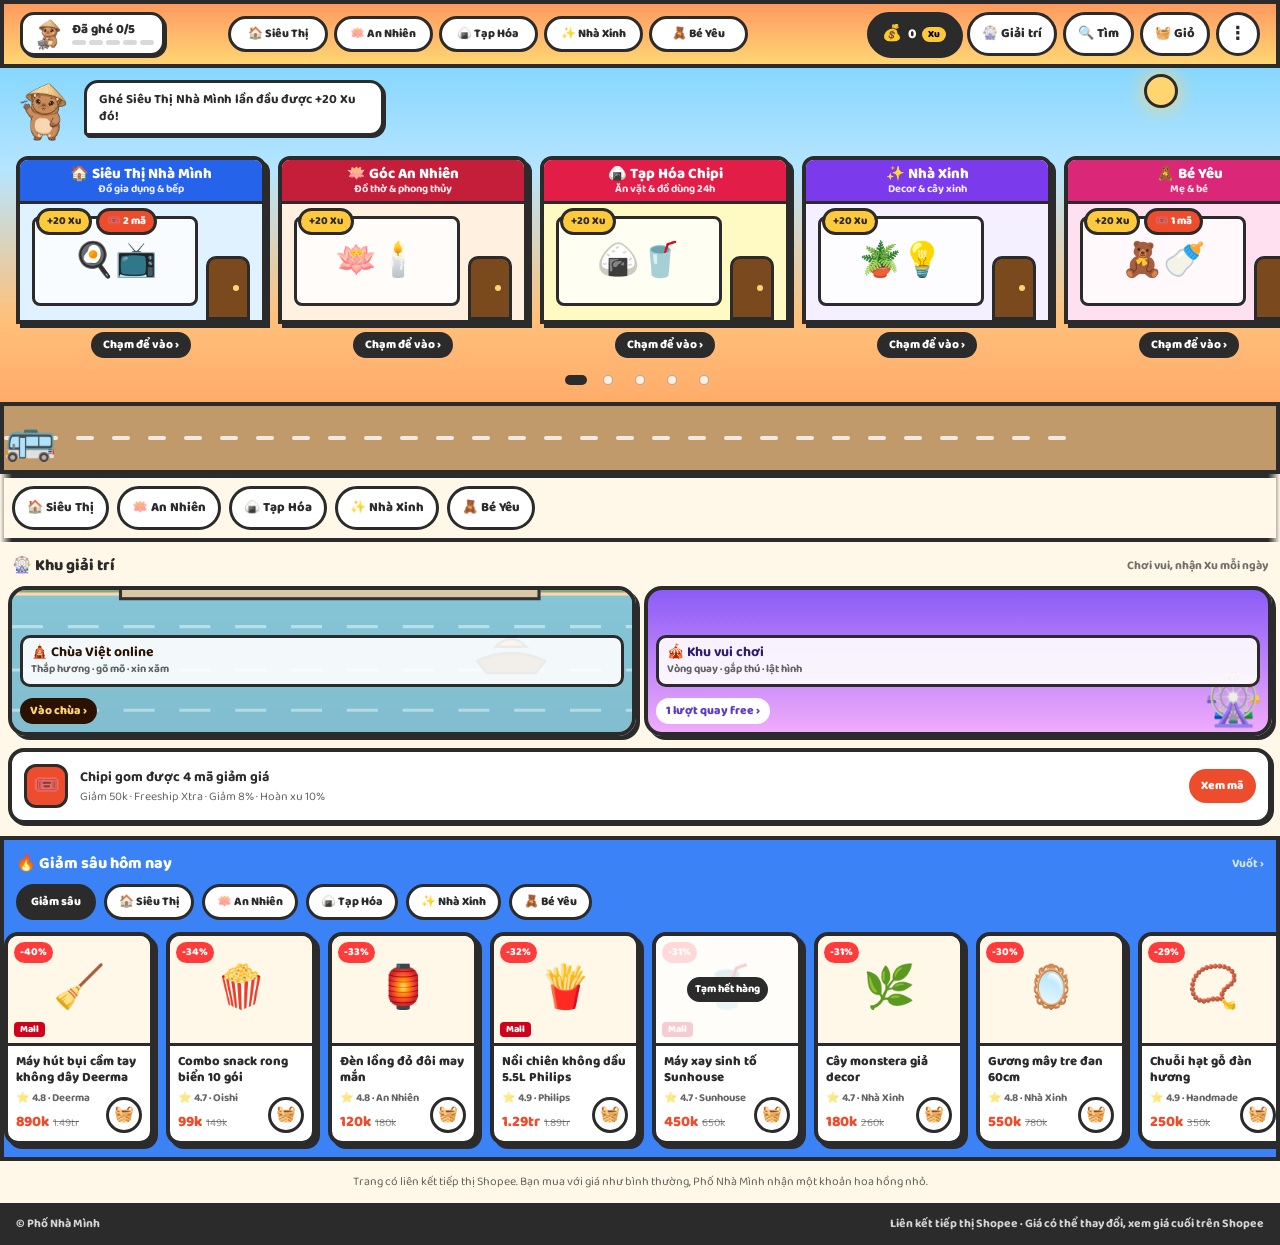
==== index.html @ 43bd039f "Phố Nhà Mình - bản đầu tiên" ====
<!doctype html>
<html lang="vi">
<head>
  <meta charset="utf-8">
  <meta name="viewport" content="width=device-width,initial-scale=1,viewport-fit=cover">
  <title>Phố Nhà Mình – Đi chợ, đi chùa online cùng Chipi</title>
  <meta name="description" content="Dạo phố mua sắm đồ gia dụng, mẹ & bé, đồ lễ giá tốt trên Shopee; thắp hương, xin xăm, xem lịch âm và chơi vòng quay cùng Chipi.">
  <meta property="og:title" content="Phố Nhà Mình – Đi chợ, đi chùa online cùng Chipi">
  <meta property="og:description" content="Mua sắm giá tốt, chùa Việt online và khu vui chơi nhận Xu mỗi ngày.">
  <meta property="og:type" content="website">
  <meta name="theme-color" content="#FF9A5C">
  <link rel="icon" href="./chipi-icon.png">
  <script type="module" crossorigin src="./index-PthjJSYi.js"></script>
  <link rel="stylesheet" crossorigin href="./index-VW8qAoY8.css">
</head>
<body><div id="root"></div>
  <script src="./config.js"></script>
  <script src="./data.js"></script></body>
</html>
---- index-VW8qAoY8.css ----
@import"https://fonts.googleapis.com/css2?family=Baloo+2:wght@500;700;800&family=Nunito:wght@700;800&display=swap";*,:before,:after{--tw-border-spacing-x: 0;--tw-border-spacing-y: 0;--tw-translate-x: 0;--tw-translate-y: 0;--tw-rotate: 0;--tw-skew-x: 0;--tw-skew-y: 0;--tw-scale-x: 1;--tw-scale-y: 1;--tw-pan-x: ;--tw-pan-y: ;--tw-pinch-zoom: ;--tw-scroll-snap-strictness: proximity;--tw-gradient-from-position: ;--tw-gradient-via-position: ;--tw-gradient-to-position: ;--tw-ordinal: ;--tw-slashed-zero: ;--tw-numeric-figure: ;--tw-numeric-spacing: ;--tw-numeric-fraction: ;--tw-ring-inset: ;--tw-ring-offset-width: 0px;--tw-ring-offset-color: #fff;--tw-ring-color: rgb(59 130 246 / .5);--tw-ring-offset-shadow: 0 0 #0000;--tw-ring-shadow: 0 0 #0000;--tw-shadow: 0 0 #0000;--tw-shadow-colored: 0 0 #0000;--tw-blur: ;--tw-brightness: ;--tw-contrast: ;--tw-grayscale: ;--tw-hue-rotate: ;--tw-invert: ;--tw-saturate: ;--tw-sepia: ;--tw-drop-shadow: ;--tw-backdrop-blur: ;--tw-backdrop-brightness: ;--tw-backdrop-contrast: ;--tw-backdrop-grayscale: ;--tw-backdrop-hue-rotate: ;--tw-backdrop-invert: ;--tw-backdrop-opacity: ;--tw-backdrop-saturate: ;--tw-backdrop-sepia: ;--tw-contain-size: ;--tw-contain-layout: ;--tw-contain-paint: ;--tw-contain-style: }::backdrop{--tw-border-spacing-x: 0;--tw-border-spacing-y: 0;--tw-translate-x: 0;--tw-translate-y: 0;--tw-rotate: 0;--tw-skew-x: 0;--tw-skew-y: 0;--tw-scale-x: 1;--tw-scale-y: 1;--tw-pan-x: ;--tw-pan-y: ;--tw-pinch-zoom: ;--tw-scroll-snap-strictness: proximity;--tw-gradient-from-position: ;--tw-gradient-via-position: ;--tw-gradient-to-position: ;--tw-ordinal: ;--tw-slashed-zero: ;--tw-numeric-figure: ;--tw-numeric-spacing: ;--tw-numeric-fraction: ;--tw-ring-inset: ;--tw-ring-offset-width: 0px;--tw-ring-offset-color: #fff;--tw-ring-color: rgb(59 130 246 / .5);--tw-ring-offset-shadow: 0 0 #0000;--tw-ring-shadow: 0 0 #0000;--tw-shadow: 0 0 #0000;--tw-shadow-colored: 0 0 #0000;--tw-blur: ;--tw-brightness: ;--tw-contrast: ;--tw-grayscale: ;--tw-hue-rotate: ;--tw-invert: ;--tw-saturate: ;--tw-sepia: ;--tw-drop-shadow: ;--tw-backdrop-blur: ;--tw-backdrop-brightness: ;--tw-backdrop-contrast: ;--tw-backdrop-grayscale: ;--tw-backdrop-hue-rotate: ;--tw-backdrop-invert: ;--tw-backdrop-opacity: ;--tw-backdrop-saturate: ;--tw-backdrop-sepia: ;--tw-contain-size: ;--tw-contain-layout: ;--tw-contain-paint: ;--tw-contain-style: }*,:before,:after{box-sizing:border-box;border-width:0;border-style:solid;border-color:#e5e7eb}:before,:after{--tw-content: ""}html,:host{line-height:1.5;-webkit-text-size-adjust:100%;-moz-tab-size:4;-o-tab-size:4;tab-size:4;font-family:ui-sans-serif,system-ui,sans-serif,"Apple Color Emoji","Segoe UI Emoji",Segoe UI Symbol,"Noto Color Emoji";font-feature-settings:normal;font-variation-settings:normal;-webkit-tap-highlight-color:transparent}body{margin:0;line-height:inherit}hr{height:0;color:inherit;border-top-width:1px}abbr:where([title]){-webkit-text-decoration:underline dotted;text-decoration:underline dotted}h1,h2,h3,h4,h5,h6{font-size:inherit;font-weight:inherit}a{color:inherit;text-decoration:inherit}b,strong{font-weight:bolder}code,kbd,samp,pre{font-family:ui-monospace,SFMono-Regular,Menlo,Monaco,Consolas,Liberation Mono,Courier New,monospace;font-feature-settings:normal;font-variation-settings:normal;font-size:1em}small{font-size:80%}sub,sup{font-size:75%;line-height:0;position:relative;vertical-align:baseline}sub{bottom:-.25em}sup{top:-.5em}table{text-indent:0;border-color:inherit;border-collapse:collapse}button,input,optgroup,select,textarea{font-family:inherit;font-feature-settings:inherit;font-variation-settings:inherit;font-size:100%;font-weight:inherit;line-height:inherit;letter-spacing:inherit;color:inherit;margin:0;padding:0}button,select{text-transform:none}button,input:where([type=button]),input:where([type=reset]),input:where([type=submit]){-webkit-appearance:button;background-color:transparent;background-image:none}:-moz-focusring{outline:auto}:-moz-ui-invalid{box-shadow:none}progress{vertical-align:baseline}::-webkit-inner-spin-button,::-webkit-outer-spin-button{height:auto}[type=search]{-webkit-appearance:textfield;outline-offset:-2px}::-webkit-search-decoration{-webkit-appearance:none}::-webkit-file-upload-button{-webkit-appearance:button;font:inherit}summary{display:list-item}blockquote,dl,dd,h1,h2,h3,h4,h5,h6,hr,figure,p,pre{margin:0}fieldset{margin:0;padding:0}legend{padding:0}ol,ul,menu{list-style:none;margin:0;padding:0}dialog{padding:0}textarea{resize:vertical}input::-moz-placeholder,textarea::-moz-placeholder{opacity:1;color:#9ca3af}input::placeholder,textarea::placeholder{opacity:1;color:#9ca3af}button,[role=button]{cursor:pointer}:disabled{cursor:default}img,svg,video,canvas,audio,iframe,embed,object{display:block;vertical-align:middle}img,video{max-width:100%;height:auto}[hidden]:where(:not([hidden=until-found])){display:none}.container{width:100%}@media (min-width: 640px){.container{max-width:640px}}@media (min-width: 768px){.container{max-width:768px}}@media (min-width: 1024px){.container{max-width:1024px}}@media (min-width: 1280px){.container{max-width:1280px}}@media (min-width: 1536px){.container{max-width:1536px}}.pointer-events-none{pointer-events:none}.fixed{position:fixed}.absolute{position:absolute}.relative{position:relative}.sticky{position:sticky}.inset-0{top:0;right:0;bottom:0;left:0}.inset-x-0{left:0;right:0}.-right-3{right:-.75rem}.-top-1{top:-.25rem}.bottom-0{bottom:0}.bottom-1{bottom:.25rem}.bottom-1\.5{bottom:.375rem}.bottom-2{bottom:.5rem}.bottom-3{bottom:.75rem}.bottom-\[14px\]{bottom:14px}.left-0{left:0}.left-1\.5{left:.375rem}.left-1\/2{left:50%}.left-2{left:.5rem}.left-3{left:.75rem}.left-5{left:1.25rem}.right-0{right:0}.right-1{right:.25rem}.right-1\.5{right:.375rem}.right-2{right:.5rem}.right-3{right:.75rem}.right-\[64px\]{right:64px}.right-\[8\%\]{right:8%}.top-0{top:0}.top-1\.5{top:.375rem}.top-1\/2{top:50%}.top-2{top:.5rem}.top-3{top:.75rem}.top-\[40\%\]{top:40%}.top-\[4px\]{top:4px}.top-\[50px\]{top:50px}.top-\[52px\]{top:52px}.top-\[56px\]{top:56px}.top-\[6px\]{top:6px}.z-10{z-index:10}.z-30{z-index:30}.z-50{z-index:50}.z-\[40\]{z-index:40}.z-\[45\]{z-index:45}.z-\[60\]{z-index:60}.z-\[80\]{z-index:80}.m-0{margin:0}.m-2{margin:.5rem}.mx-2{margin-left:.5rem;margin-right:.5rem}.mx-auto{margin-left:auto;margin-right:auto}.-mb-1{margin-bottom:-.25rem}.-mt-3{margin-top:-.75rem}.mb-0{margin-bottom:0}.mb-1{margin-bottom:.25rem}.mb-2{margin-bottom:.5rem}.mb-3{margin-bottom:.75rem}.ml-1{margin-left:.25rem}.ml-4{margin-left:1rem}.ml-auto{margin-left:auto}.mt-0{margin-top:0}.mt-1{margin-top:.25rem}.mt-2{margin-top:.5rem}.mt-3{margin-top:.75rem}.mt-4{margin-top:1rem}.mt-auto{margin-top:auto}.line-clamp-1{overflow:hidden;display:-webkit-box;-webkit-box-orient:vertical;-webkit-line-clamp:1}.line-clamp-2{overflow:hidden;display:-webkit-box;-webkit-box-orient:vertical;-webkit-line-clamp:2}.block{display:block}.inline-block{display:inline-block}.flex{display:flex}.inline-flex{display:inline-flex}.grid{display:grid}.hidden{display:none}.aspect-\[3\/4\]{aspect-ratio:3/4}.aspect-\[4\/3\.4\]{aspect-ratio:4/3.4}.aspect-square{aspect-ratio:1 / 1}.h-0{height:0px}.h-2{height:.5rem}.h-\[10px\]{height:10px}.h-\[168px\]{height:168px}.h-\[170px\]{height:170px}.h-\[26\%\]{height:26%}.h-\[28px\]{height:28px}.h-\[32px\]{height:32px}.h-\[34px\]{height:34px}.h-\[36px\]{height:36px}.h-\[40px\]{height:40px}.h-\[44px\]{height:44px}.h-\[48px\]{height:48px}.h-\[4px\]{height:4px}.h-\[52px\]{height:52px}.h-\[56px\]{height:56px}.h-\[5px\]{height:5px}.h-\[64px\]{height:64px}.h-\[6px\]{height:6px}.h-\[72px\]{height:72px}.h-\[8px\]{height:8px}.h-\[92px\]{height:92px}.h-auto{height:auto}.h-full{height:100%}.max-h-\[88dvh\]{max-height:88dvh}.min-h-\[100dvh\]{min-height:100dvh}.min-h-\[150px\]{min-height:150px}.min-h-\[20px\]{min-height:20px}.min-h-\[30px\]{min-height:30px}.min-h-\[32px\]{min-height:32px}.min-h-\[36px\]{min-height:36px}.min-h-\[40px\]{min-height:40px}.min-h-\[44px\]{min-height:44px}.min-h-\[52px\]{min-height:52px}.min-h-\[56px\]{min-height:56px}.min-h-\[64px\]{min-height:64px}.min-h-\[96px\]{min-height:96px}.w-0{width:0px}.w-\[10px\]{width:10px}.w-\[124px\]{width:124px}.w-\[14px\]{width:14px}.w-\[150px\]{width:150px}.w-\[18px\]{width:18px}.w-\[210px\]{width:210px}.w-\[22px\]{width:22px}.w-\[28px\]{width:28px}.w-\[32px\]{width:32px}.w-\[34px\]{width:34px}.w-\[36px\]{width:36px}.w-\[3px\]{width:3px}.w-\[44px\]{width:44px}.w-\[48px\]{width:48px}.w-\[52px\]{width:52px}.w-\[56px\]{width:56px}.w-\[6px\]{width:6px}.w-\[70px\]{width:70px}.w-\[72px\]{width:72px}.w-\[76px\]{width:76px}.w-\[76vw\]{width:76vw}.w-fit{width:-moz-fit-content;width:fit-content}.w-full{width:100%}.min-w-0{min-width:0px}.min-w-\[18px\]{min-width:18px}.max-w-\[1000px\]{max-width:1000px}.max-w-\[100vw\]{max-width:100vw}.max-w-\[150px\]{max-width:150px}.max-w-\[300px\]{max-width:300px}.max-w-\[320px\]{max-width:320px}.max-w-\[520px\]{max-width:520px}.max-w-\[560px\]{max-width:560px}.max-w-\[70\%\]{max-width:70%}.max-w-\[760px\]{max-width:760px}.max-w-\[960px\]{max-width:960px}.max-w-full{max-width:100%}.flex-1{flex:1 1 0%}.flex-\[1\.4\]{flex:1.4}.shrink-0{flex-shrink:0}.-translate-x-1\/2{--tw-translate-x: -50%;transform:translate(var(--tw-translate-x),var(--tw-translate-y)) rotate(var(--tw-rotate)) skew(var(--tw-skew-x)) skewY(var(--tw-skew-y)) scaleX(var(--tw-scale-x)) scaleY(var(--tw-scale-y))}.-translate-y-1\/2{--tw-translate-y: -50%;transform:translate(var(--tw-translate-x),var(--tw-translate-y)) rotate(var(--tw-rotate)) skew(var(--tw-skew-x)) skewY(var(--tw-skew-y)) scaleX(var(--tw-scale-x)) scaleY(var(--tw-scale-y))}.scale-95{--tw-scale-x: .95;--tw-scale-y: .95;transform:translate(var(--tw-translate-x),var(--tw-translate-y)) rotate(var(--tw-rotate)) skew(var(--tw-skew-x)) skewY(var(--tw-skew-y)) scaleX(var(--tw-scale-x)) scaleY(var(--tw-scale-y))}.transform{transform:translate(var(--tw-translate-x),var(--tw-translate-y)) rotate(var(--tw-rotate)) skew(var(--tw-skew-x)) skewY(var(--tw-skew-y)) scaleX(var(--tw-scale-x)) scaleY(var(--tw-scale-y))}@keyframes pulse{50%{opacity:.5}}.animate-pulse{animation:pulse 2s cubic-bezier(.4,0,.6,1) infinite}.select-none{-webkit-user-select:none;-moz-user-select:none;user-select:none}.snap-x{scroll-snap-type:x var(--tw-scroll-snap-strictness)}.snap-mandatory{--tw-scroll-snap-strictness: mandatory}.snap-start{scroll-snap-align:start}.snap-center{scroll-snap-align:center}.grid-cols-2{grid-template-columns:repeat(2,minmax(0,1fr))}.grid-cols-3{grid-template-columns:repeat(3,minmax(0,1fr))}.grid-cols-4{grid-template-columns:repeat(4,minmax(0,1fr))}.grid-cols-5{grid-template-columns:repeat(5,minmax(0,1fr))}.flex-col{flex-direction:column}.flex-wrap{flex-wrap:wrap}.items-start{align-items:flex-start}.items-end{align-items:flex-end}.items-center{align-items:center}.justify-center{justify-content:center}.justify-between{justify-content:space-between}.gap-0\.5{gap:.125rem}.gap-1{gap:.25rem}.gap-1\.5{gap:.375rem}.gap-2{gap:.5rem}.gap-3{gap:.75rem}.gap-\[18px\]{gap:18px}.gap-\[3px\]{gap:3px}.overflow-auto{overflow:auto}.overflow-hidden{overflow:hidden}.overflow-x-auto{overflow-x:auto}.overflow-x-clip{overflow-x:clip}.truncate{overflow:hidden;text-overflow:ellipsis;white-space:nowrap}.whitespace-nowrap{white-space:nowrap}.rounded{border-radius:.25rem}.rounded-\[10px\]{border-radius:10px}.rounded-\[12px\]{border-radius:12px}.rounded-\[14px\]{border-radius:14px}.rounded-\[16px\]{border-radius:16px}.rounded-\[18px\]{border-radius:18px}.rounded-\[20px\]{border-radius:20px}.rounded-\[24px\]{border-radius:24px}.rounded-\[4px\]{border-radius:4px}.rounded-\[8px\]{border-radius:8px}.rounded-full{border-radius:9999px}.rounded-t-\[10px\]{border-top-left-radius:10px;border-top-right-radius:10px}.rounded-t-\[12px\]{border-top-left-radius:12px;border-top-right-radius:12px}.rounded-t-\[24px\]{border-top-left-radius:24px;border-top-right-radius:24px}.rounded-bl-\[4px\]{border-bottom-left-radius:4px}.border{border-width:1px}.border-2{border-width:2px}.border-x-0{border-left-width:0px;border-right-width:0px}.border-b-0{border-bottom-width:0px}.border-b-\[3px\]{border-bottom-width:3px}.border-l-\[14px\]{border-left-width:14px}.border-r-2{border-right-width:2px}.border-r-\[14px\]{border-right-width:14px}.border-t-0{border-top-width:0px}.border-t-\[26px\]{border-top-width:26px}.border-t-\[3px\]{border-top-width:3px}.border-dashed{border-style:dashed}.border-\[\#2B2B2B\]{--tw-border-opacity: 1;border-color:rgb(43 43 43 / var(--tw-border-opacity))}.border-\[\#EE4D2D\]{--tw-border-opacity: 1;border-color:rgb(238 77 45 / var(--tw-border-opacity))}.border-\[\#FFD571\]\/40{border-color:#ffd57166}.border-black\/30{border-color:#0000004d}.border-white{--tw-border-opacity: 1;border-color:rgb(255 255 255 / var(--tw-border-opacity))}.border-white\/40{border-color:#fff6}.border-l-transparent{border-left-color:transparent}.border-r-transparent{border-right-color:transparent}.border-t-\[\#2B2B2B\]{--tw-border-opacity: 1;border-top-color:rgb(43 43 43 / var(--tw-border-opacity))}.bg-\[\#00D4FF\]{--tw-bg-opacity: 1;background-color:rgb(0 212 255 / var(--tw-bg-opacity))}.bg-\[\#1A1A1A\]{--tw-bg-opacity: 1;background-color:rgb(26 26 26 / var(--tw-bg-opacity))}.bg-\[\#22C55E\]{--tw-bg-opacity: 1;background-color:rgb(34 197 94 / var(--tw-bg-opacity))}.bg-\[\#2B1200\]{--tw-bg-opacity: 1;background-color:rgb(43 18 0 / var(--tw-bg-opacity))}.bg-\[\#2B1200\]\/70{background-color:#2b1200b3}.bg-\[\#2B1200\]\/80{background-color:#2b1200cc}.bg-\[\#2B2B2B\]{--tw-bg-opacity: 1;background-color:rgb(43 43 43 / var(--tw-bg-opacity))}.bg-\[\#2E1A6E\]{--tw-bg-opacity: 1;background-color:rgb(46 26 110 / var(--tw-bg-opacity))}.bg-\[\#3B1F0B\]{--tw-bg-opacity: 1;background-color:rgb(59 31 11 / var(--tw-bg-opacity))}.bg-\[\#3B82F6\]{--tw-bg-opacity: 1;background-color:rgb(59 130 246 / var(--tw-bg-opacity))}.bg-\[\#555\]{--tw-bg-opacity: 1;background-color:rgb(85 85 85 / var(--tw-bg-opacity))}.bg-\[\#7A4A1E\]{--tw-bg-opacity: 1;background-color:rgb(122 74 30 / var(--tw-bg-opacity))}.bg-\[\#8B5CF6\]{--tw-bg-opacity: 1;background-color:rgb(139 92 246 / var(--tw-bg-opacity))}.bg-\[\#C19A6B\]{--tw-bg-opacity: 1;background-color:rgb(193 154 107 / var(--tw-bg-opacity))}.bg-\[\#C41E3A\]{--tw-bg-opacity: 1;background-color:rgb(196 30 58 / var(--tw-bg-opacity))}.bg-\[\#D0011B\]{--tw-bg-opacity: 1;background-color:rgb(208 1 27 / var(--tw-bg-opacity))}.bg-\[\#E0F2FE\]{--tw-bg-opacity: 1;background-color:rgb(224 242 254 / var(--tw-bg-opacity))}.bg-\[\#EE4D2D\]{--tw-bg-opacity: 1;background-color:rgb(238 77 45 / var(--tw-bg-opacity))}.bg-\[\#F5F5F5\]{--tw-bg-opacity: 1;background-color:rgb(245 245 245 / var(--tw-bg-opacity))}.bg-\[\#F9A8D4\]\/70{background-color:#f9a8d4b3}.bg-\[\#FF3B3B\]{--tw-bg-opacity: 1;background-color:rgb(255 59 59 / var(--tw-bg-opacity))}.bg-\[\#FFC93C\]{--tw-bg-opacity: 1;background-color:rgb(255 201 60 / var(--tw-bg-opacity))}.bg-\[\#FFD571\]{--tw-bg-opacity: 1;background-color:rgb(255 213 113 / var(--tw-bg-opacity))}.bg-\[\#FFF3C4\]{--tw-bg-opacity: 1;background-color:rgb(255 243 196 / var(--tw-bg-opacity))}.bg-\[\#FFF7E8\]{--tw-bg-opacity: 1;background-color:rgb(255 247 232 / var(--tw-bg-opacity))}.bg-black\/10{background-color:#0000001a}.bg-black\/15{background-color:#00000026}.bg-black\/20{background-color:#0003}.bg-black\/30{background-color:#0000004d}.bg-black\/55{background-color:#0000008c}.bg-white{--tw-bg-opacity: 1;background-color:rgb(255 255 255 / var(--tw-bg-opacity))}.bg-white\/10{background-color:#ffffff1a}.bg-white\/15{background-color:#ffffff26}.bg-white\/20{background-color:#fff3}.bg-white\/30{background-color:#ffffff4d}.bg-white\/60{background-color:#fff9}.bg-white\/80{background-color:#fffc}.bg-white\/90{background-color:#ffffffe6}.bg-gradient-to-t{background-image:linear-gradient(to top,var(--tw-gradient-stops))}.from-white\/30{--tw-gradient-from: rgb(255 255 255 / .3) var(--tw-gradient-from-position);--tw-gradient-to: rgb(255 255 255 / 0) var(--tw-gradient-to-position);--tw-gradient-stops: var(--tw-gradient-from), var(--tw-gradient-to)}.to-transparent{--tw-gradient-to: transparent var(--tw-gradient-to-position)}.object-contain{-o-object-fit:contain;object-fit:contain}.p-2{padding:.5rem}.p-2\.5{padding:.625rem}.p-3{padding:.75rem}.p-4{padding:1rem}.p-6{padding:1.5rem}.px-1{padding-left:.25rem;padding-right:.25rem}.px-1\.5{padding-left:.375rem;padding-right:.375rem}.px-2{padding-left:.5rem;padding-right:.5rem}.px-2\.5{padding-left:.625rem;padding-right:.625rem}.px-3{padding-left:.75rem;padding-right:.75rem}.px-4{padding-left:1rem;padding-right:1rem}.px-5{padding-left:1.25rem;padding-right:1.25rem}.px-8{padding-left:2rem;padding-right:2rem}.px-\[12vw\]{padding-left:12vw;padding-right:12vw}.py-0\.5{padding-top:.125rem;padding-bottom:.125rem}.py-1{padding-top:.25rem;padding-bottom:.25rem}.py-1\.5{padding-top:.375rem;padding-bottom:.375rem}.py-2{padding-top:.5rem;padding-bottom:.5rem}.py-2\.5{padding-top:.625rem;padding-bottom:.625rem}.py-3{padding-top:.75rem;padding-bottom:.75rem}.py-4{padding-top:1rem;padding-bottom:1rem}.py-6{padding-top:1.5rem;padding-bottom:1.5rem}.pb-2{padding-bottom:.5rem}.pb-4{padding-bottom:1rem}.pb-\[76px\]{padding-bottom:76px}.pl-10{padding-left:2.5rem}.pl-9{padding-left:2.25rem}.pr-2{padding-right:.5rem}.pr-4{padding-right:1rem}.pr-9{padding-right:2.25rem}.pt-1{padding-top:.25rem}.pt-2{padding-top:.5rem}.pt-3{padding-top:.75rem}.pt-4{padding-top:1rem}.text-left{text-align:left}.text-center{text-align:center}.text-right{text-align:right}.text-\[10px\]{font-size:10px}.text-\[11px\]{font-size:11px}.text-\[12px\]{font-size:12px}.text-\[13px\]{font-size:13px}.text-\[14px\]{font-size:14px}.text-\[15px\]{font-size:15px}.text-\[16px\]{font-size:16px}.text-\[17px\]{font-size:17px}.text-\[18px\]{font-size:18px}.text-\[20px\]{font-size:20px}.text-\[22px\]{font-size:22px}.text-\[24px\]{font-size:24px}.text-\[26px\]{font-size:26px}.text-\[28px\]{font-size:28px}.text-\[30px\]{font-size:30px}.text-\[32px\]{font-size:32px}.text-\[34px\]{font-size:34px}.text-\[44px\]{font-size:44px}.text-\[50px\]{font-size:50px}.font-black{font-weight:900}.font-bold{font-weight:700}.font-extrabold{font-weight:800}.not-italic{font-style:normal}.leading-\[12px\]{line-height:12px}.leading-\[13px\]{line-height:13px}.leading-\[15px\]{line-height:15px}.leading-\[16px\]{line-height:16px}.leading-\[17px\]{line-height:17px}.leading-\[19px\]{line-height:19px}.leading-\[20px\]{line-height:20px}.leading-\[21px\]{line-height:21px}.leading-none{line-height:1}.text-\[\#16A34A\]{--tw-text-opacity: 1;color:rgb(22 163 74 / var(--tw-text-opacity))}.text-\[\#2B1200\]{--tw-text-opacity: 1;color:rgb(43 18 0 / var(--tw-text-opacity))}.text-\[\#2B2B2B\]{--tw-text-opacity: 1;color:rgb(43 43 43 / var(--tw-text-opacity))}.text-\[\#2E1A6E\]{--tw-text-opacity: 1;color:rgb(46 26 110 / var(--tw-text-opacity))}.text-\[\#5B3CC4\]{--tw-text-opacity: 1;color:rgb(91 60 196 / var(--tw-text-opacity))}.text-\[\#C2410C\]{--tw-text-opacity: 1;color:rgb(194 65 12 / var(--tw-text-opacity))}.text-\[\#C41E3A\]{--tw-text-opacity: 1;color:rgb(196 30 58 / var(--tw-text-opacity))}.text-\[\#DC2626\]{--tw-text-opacity: 1;color:rgb(220 38 38 / var(--tw-text-opacity))}.text-\[\#EE4D2D\]{--tw-text-opacity: 1;color:rgb(238 77 45 / var(--tw-text-opacity))}.text-\[\#FFD571\]{--tw-text-opacity: 1;color:rgb(255 213 113 / var(--tw-text-opacity))}.text-black{--tw-text-opacity: 1;color:rgb(0 0 0 / var(--tw-text-opacity))}.text-black\/45{color:#00000073}.text-black\/50{color:#00000080}.text-black\/55{color:#0000008c}.text-black\/60{color:#0009}.text-black\/65{color:#000000a6}.text-inherit{color:inherit}.text-white{--tw-text-opacity: 1;color:rgb(255 255 255 / var(--tw-text-opacity))}.text-white\/60{color:#fff9}.text-white\/70{color:#ffffffb3}.text-white\/75{color:#ffffffbf}.text-white\/80{color:#fffc}.text-white\/85{color:#ffffffd9}.text-white\/90{color:#ffffffe6}.line-through{text-decoration-line:line-through}.no-underline{text-decoration-line:none}.opacity-60{opacity:.6}.opacity-70{opacity:.7}.opacity-80{opacity:.8}.opacity-95{opacity:.95}.shadow-\[0_0_20px_\#FFD571\]{--tw-shadow: 0 0 20px #FFD571;--tw-shadow-colored: 0 0 20px var(--tw-shadow-color);box-shadow:var(--tw-ring-offset-shadow, 0 0 #0000),var(--tw-ring-shadow, 0 0 #0000),var(--tw-shadow)}.shadow-lg{--tw-shadow: 0 10px 15px -3px rgb(0 0 0 / .1), 0 4px 6px -4px rgb(0 0 0 / .1);--tw-shadow-colored: 0 10px 15px -3px var(--tw-shadow-color), 0 4px 6px -4px var(--tw-shadow-color);box-shadow:var(--tw-ring-offset-shadow, 0 0 #0000),var(--tw-ring-shadow, 0 0 #0000),var(--tw-shadow)}.ring{--tw-ring-offset-shadow: var(--tw-ring-inset) 0 0 0 var(--tw-ring-offset-width) var(--tw-ring-offset-color);--tw-ring-shadow: var(--tw-ring-inset) 0 0 0 calc(3px + var(--tw-ring-offset-width)) var(--tw-ring-color);box-shadow:var(--tw-ring-offset-shadow),var(--tw-ring-shadow),var(--tw-shadow, 0 0 #0000)}.drop-shadow-\[0_0_8px_\#FFD571\]{--tw-drop-shadow: drop-shadow(0 0 8px #FFD571);filter:var(--tw-blur) var(--tw-brightness) var(--tw-contrast) var(--tw-grayscale) var(--tw-hue-rotate) var(--tw-invert) var(--tw-saturate) var(--tw-sepia) var(--tw-drop-shadow)}.grayscale{--tw-grayscale: grayscale(100%);filter:var(--tw-blur) var(--tw-brightness) var(--tw-contrast) var(--tw-grayscale) var(--tw-hue-rotate) var(--tw-invert) var(--tw-saturate) var(--tw-sepia) var(--tw-drop-shadow)}.filter{filter:var(--tw-blur) var(--tw-brightness) var(--tw-contrast) var(--tw-grayscale) var(--tw-hue-rotate) var(--tw-invert) var(--tw-saturate) var(--tw-sepia) var(--tw-drop-shadow)}.transition{transition-property:color,background-color,border-color,text-decoration-color,fill,stroke,opacity,box-shadow,transform,filter,backdrop-filter;transition-timing-function:cubic-bezier(.4,0,.2,1);transition-duration:.15s}.transition-all{transition-property:all;transition-timing-function:cubic-bezier(.4,0,.2,1);transition-duration:.15s}.transition-transform{transition-property:transform;transition-timing-function:cubic-bezier(.4,0,.2,1);transition-duration:.15s}.duration-300{transition-duration:.3s}.ease-in-out{transition-timing-function:cubic-bezier(.4,0,.2,1)}.ease-out{transition-timing-function:cubic-bezier(0,0,.2,1)}:root{--bg: #FFF7E8;--surface: #FFFFFF;--hud-sunset-start: #FF9A5C;--hud-sunset-end: #FFD571;--sky-blue: #87D7FF;--street-sidewalk: #8B8B8B;--street-road: #C19A6B;--shelf-blue: #3B82F6;--shelf-blue-dark: #2563EB;--coin-gold: #FFC93C;--text: #2B2B2B;--border-game: #2B2B2B;--red-btn: #FF4D4D;--red-btn-dark: #CC0000}:root{color-scheme:light}*,*:before,*:after{box-sizing:border-box;font-family:"Baloo 2",Nunito,system-ui,sans-serif}html,body{width:100%;max-width:100vw;overflow-x:clip;overscroll-behavior-y:none}body{background:var(--bg);color:var(--text);margin:0;font-size:15px;-webkit-tap-highlight-color:transparent}button,a,input{touch-action:manipulation;-webkit-tap-highlight-color:transparent}button:active,a:active{transform:scale(.97)}button:disabled{cursor:default}:focus-visible{outline:3px solid #2563EB;outline-offset:2px}input{font-size:16px}img{max-width:100%}.game-shadow{box-shadow:4px 4px 0 var(--border-game)}.game-shadow-sm{box-shadow:2px 2px 0 var(--border-game)}.game-border{border:3px solid var(--border-game)}.game-border-thick{border:4px solid var(--border-game)}@media (max-width: 640px){body{font-size:14px}.game-border{border-width:2px}.game-border-thick{border-width:3px}.game-shadow{box-shadow:3px 3px 0 var(--border-game)}}@media (max-width: 390px){body{font-size:13px}}@media (hover: none){button:hover,a:hover,.group:hover .group-hover\:scale-110{transform:none}}.no-scrollbar::-webkit-scrollbar{display:none}.no-scrollbar{-ms-overflow-style:none;scrollbar-width:none}.fade-x{-webkit-mask-image:linear-gradient(90deg,transparent,#000 12px,#000 calc(100% - 12px),transparent);mask-image:linear-gradient(90deg,transparent,#000 12px,#000 calc(100% - 12px),transparent)}@keyframes busRun{0%{transform:translate(-180px)}to{transform:translate(calc(100vw + 180px))}}@keyframes walkRight{0%{transform:translate(-100px)}to{transform:translate(calc(100vw + 100px))}}@keyframes walkLeft{0%{transform:translate(calc(100vw + 100px)) scaleX(-1)}to{transform:translate(-100px) scaleX(-1)}}@keyframes bounceBuilding{0%,to{transform:translateY(0) scale(1)}20%{transform:translateY(-8px) scale(1.03)}40%{transform:translateY(2px) scale(.98)}60%{transform:translateY(-4px) scale(1.02)}}@keyframes coinPop{0%{transform:translateY(0) scale(0);opacity:0}20%{transform:translateY(-10px) scale(1.2);opacity:1}to{transform:translateY(-60px) scale(1);opacity:0}}@keyframes floatCloud{0%{transform:translate(-20px)}50%{transform:translate(20px)}to{transform:translate(-20px)}}@keyframes blinkLight{0%,50%{opacity:1}51%,to{opacity:.3}}@keyframes chipiWalk{0%,to{transform:translateY(0)}50%{transform:translateY(-3px)}}@keyframes crabWalk{0%{transform:translate(0)}to{transform:translate(300px)}}.scrollbar-hide::-webkit-scrollbar{display:none}.scrollbar-hide{-ms-overflow-style:none;scrollbar-width:none}@keyframes popIn{0%{transform:scale(.85);opacity:0}to{transform:scale(1);opacity:1}}@keyframes slideUp{0%{transform:translateY(100%)}to{transform:translateY(0)}}@keyframes smokeFloat{0%{transform:translateY(0) scaleY(1);opacity:.6}50%{transform:translate(8px,-30px) scaleY(1.2);opacity:.3}to{transform:translate(-6px,-80px) scaleY(1.5);opacity:0}}@keyframes shakeTube{0%{transform:rotate(-12deg)}to{transform:rotate(12deg)}}.line-clamp-1{display:-webkit-box;-webkit-line-clamp:1;-webkit-box-orient:vertical;overflow:hidden}.line-clamp-2{display:-webkit-box;-webkit-line-clamp:2;-webkit-box-orient:vertical;overflow:hidden}@media (prefers-reduced-motion: reduce){*,*:before,*:after{animation-duration:.01ms!important;animation-iteration-count:1!important;transition-duration:.01ms!important}}@keyframes ringOut{0%{r:10;opacity:1}to{r:150;opacity:0}}@keyframes lanternDrift{0%{transform:translate(0) translateY(0);opacity:0}10%{opacity:1}50%{transform:translate(70vw) translateY(-14px)}90%{opacity:1}to{transform:translate(140vw) translateY(0);opacity:0}}.placeholder\:text-black\/40::-moz-placeholder{color:#0006}.placeholder\:text-black\/40::placeholder{color:#0006}.placeholder\:text-white\/50::-moz-placeholder{color:#ffffff80}.placeholder\:text-white\/50::placeholder{color:#ffffff80}.focus\:outline-none:focus{outline:2px solid transparent;outline-offset:2px}@media (min-width: 640px){.sm\:w-\[250px\]{width:250px}.sm\:px-4{padding-left:1rem;padding-right:1rem}}@media (min-width: 768px){.md\:flex{display:flex}.md\:hidden{display:none}.md\:h-\[110px\]{height:110px}.md\:h-\[72px\]{height:72px}.md\:max-w-\[480px\]{max-width:480px}.md\:grid-cols-2{grid-template-columns:repeat(2,minmax(0,1fr))}.md\:grid-cols-3{grid-template-columns:repeat(3,minmax(0,1fr))}.md\:grid-cols-4{grid-template-columns:repeat(4,minmax(0,1fr))}.md\:items-center{align-items:center}.md\:gap-3{gap:.75rem}.md\:gap-4{gap:1rem}.md\:rounded-\[20px\]{border-radius:20px}.md\:p-4{padding:1rem}.md\:p-5{padding:1.25rem}.md\:p-6{padding:1.5rem}.md\:px-4{padding-left:1rem;padding-right:1rem}.md\:pb-0{padding-bottom:0}.md\:text-\[42px\]{font-size:42px}}@media (min-width: 1024px){.lg\:flex{display:flex}.lg\:grid-cols-4{grid-template-columns:repeat(4,minmax(0,1fr))}}
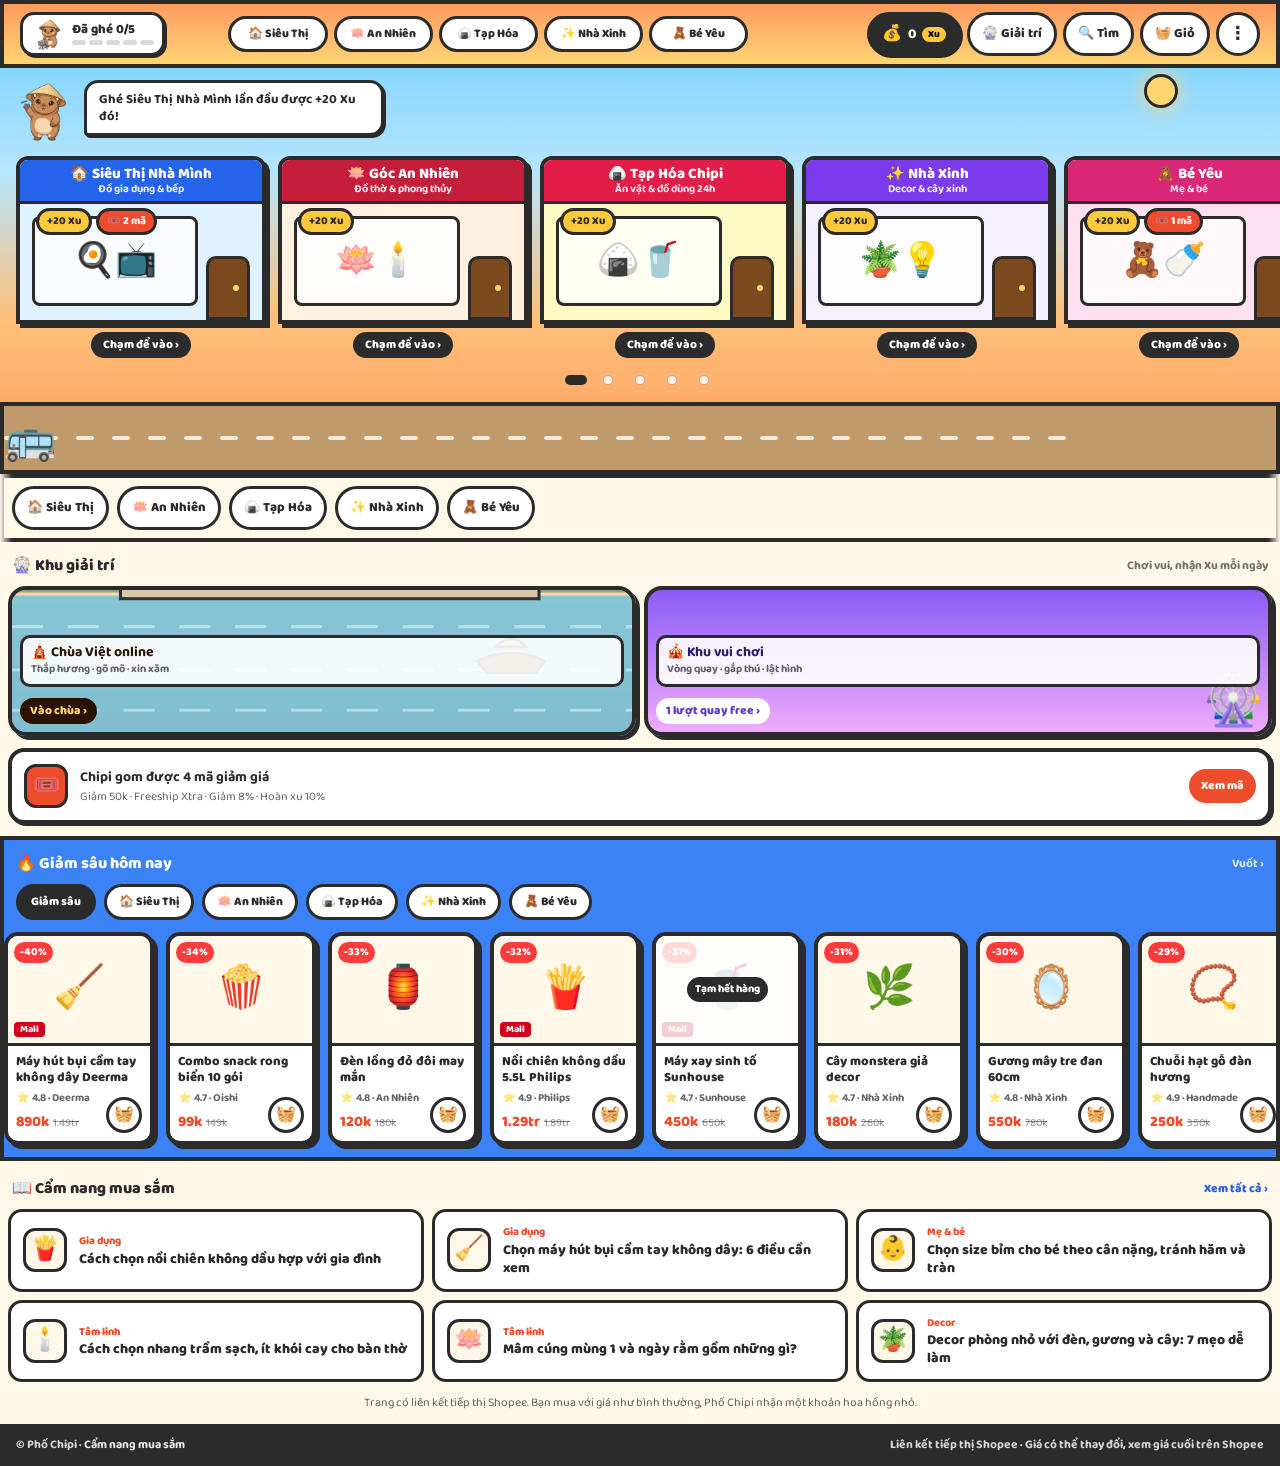
==== commit b6ad5ea6: "Đổi tên Phố Chipi, thêm 6 bài cẩm nang SEO, sitemap" ====
--- a/index.html
+++ b/index.html
@@ -3,17 +3,28 @@
 <head>
   <meta charset="utf-8">
   <meta name="viewport" content="width=device-width,initial-scale=1,viewport-fit=cover">
-  <title>Phố Nhà Mình – Đi chợ, đi chùa online cùng Chipi</title>
+  <title>Phố Chipi – Đi chợ, đi chùa online cùng Chipi</title>
+  <link rel="canonical" href="https://phochipi.net/">
   <meta name="description" content="Dạo phố mua sắm đồ gia dụng, mẹ & bé, đồ lễ giá tốt trên Shopee; thắp hương, xin xăm, xem lịch âm và chơi vòng quay cùng Chipi.">
-  <meta property="og:title" content="Phố Nhà Mình – Đi chợ, đi chùa online cùng Chipi">
+  <meta property="og:title" content="Phố Chipi – Đi chợ, đi chùa online cùng Chipi">
   <meta property="og:description" content="Mua sắm giá tốt, chùa Việt online và khu vui chơi nhận Xu mỗi ngày.">
   <meta property="og:type" content="website">
+  <meta property="og:url" content="https://phochipi.net/">
+  <meta property="og:site_name" content="Phố Chipi">
+  <meta property="og:locale" content="vi_VN">
+  <meta property="og:image" content="https://phochipi.net/chipi-share.png">
+  <script type="application/ld+json">{"@context":"https://schema.org","@type":"WebSite","name":"Phố Chipi","url":"https://phochipi.net/","inLanguage":"vi"}</script>
   <meta name="theme-color" content="#FF9A5C">
   <link rel="icon" href="./chipi-icon.png">
-  <script type="module" crossorigin src="./index-PthjJSYi.js"></script>
-  <link rel="stylesheet" crossorigin href="./index-VW8qAoY8.css">
+  <script type="module" crossorigin src="./index-0n9AR4dM.js"></script>
+  <link rel="stylesheet" crossorigin href="./index-Bzbn8Bx0.css">
 </head>
 <body><div id="root"></div>
+  <noscript>
+    <h1>Phố Chipi – đi chợ, đi chùa online cùng Chipi</h1>
+    <p>Dạo phố mua sắm đồ gia dụng, mẹ &amp; bé, đồ lễ giá tốt trên Shopee; thắp hương, xin xăm, xem lịch âm và chơi vòng quay cùng Chipi. Trang cần bật JavaScript để chơi.</p>
+    <p><a href="cam-nang.html">Cẩm nang mua sắm</a></p>
+  </noscript>
   <script src="./config.js"></script>
   <script src="./data.js"></script></body>
 </html>
--- a/index-Bzbn8Bx0.css
+++ b/index-Bzbn8Bx0.css
@@ -0,0 +1 @@
+@import"https://fonts.googleapis.com/css2?family=Baloo+2:wght@500;700;800&family=Nunito:wght@700;800&display=swap";*,:before,:after{--tw-border-spacing-x: 0;--tw-border-spacing-y: 0;--tw-translate-x: 0;--tw-translate-y: 0;--tw-rotate: 0;--tw-skew-x: 0;--tw-skew-y: 0;--tw-scale-x: 1;--tw-scale-y: 1;--tw-pan-x: ;--tw-pan-y: ;--tw-pinch-zoom: ;--tw-scroll-snap-strictness: proximity;--tw-gradient-from-position: ;--tw-gradient-via-position: ;--tw-gradient-to-position: ;--tw-ordinal: ;--tw-slashed-zero: ;--tw-numeric-figure: ;--tw-numeric-spacing: ;--tw-numeric-fraction: ;--tw-ring-inset: ;--tw-ring-offset-width: 0px;--tw-ring-offset-color: #fff;--tw-ring-color: rgb(59 130 246 / .5);--tw-ring-offset-shadow: 0 0 #0000;--tw-ring-shadow: 0 0 #0000;--tw-shadow: 0 0 #0000;--tw-shadow-colored: 0 0 #0000;--tw-blur: ;--tw-brightness: ;--tw-contrast: ;--tw-grayscale: ;--tw-hue-rotate: ;--tw-invert: ;--tw-saturate: ;--tw-sepia: ;--tw-drop-shadow: ;--tw-backdrop-blur: ;--tw-backdrop-brightness: ;--tw-backdrop-contrast: ;--tw-backdrop-grayscale: ;--tw-backdrop-hue-rotate: ;--tw-backdrop-invert: ;--tw-backdrop-opacity: ;--tw-backdrop-saturate: ;--tw-backdrop-sepia: ;--tw-contain-size: ;--tw-contain-layout: ;--tw-contain-paint: ;--tw-contain-style: }::backdrop{--tw-border-spacing-x: 0;--tw-border-spacing-y: 0;--tw-translate-x: 0;--tw-translate-y: 0;--tw-rotate: 0;--tw-skew-x: 0;--tw-skew-y: 0;--tw-scale-x: 1;--tw-scale-y: 1;--tw-pan-x: ;--tw-pan-y: ;--tw-pinch-zoom: ;--tw-scroll-snap-strictness: proximity;--tw-gradient-from-position: ;--tw-gradient-via-position: ;--tw-gradient-to-position: ;--tw-ordinal: ;--tw-slashed-zero: ;--tw-numeric-figure: ;--tw-numeric-spacing: ;--tw-numeric-fraction: ;--tw-ring-inset: ;--tw-ring-offset-width: 0px;--tw-ring-offset-color: #fff;--tw-ring-color: rgb(59 130 246 / .5);--tw-ring-offset-shadow: 0 0 #0000;--tw-ring-shadow: 0 0 #0000;--tw-shadow: 0 0 #0000;--tw-shadow-colored: 0 0 #0000;--tw-blur: ;--tw-brightness: ;--tw-contrast: ;--tw-grayscale: ;--tw-hue-rotate: ;--tw-invert: ;--tw-saturate: ;--tw-sepia: ;--tw-drop-shadow: ;--tw-backdrop-blur: ;--tw-backdrop-brightness: ;--tw-backdrop-contrast: ;--tw-backdrop-grayscale: ;--tw-backdrop-hue-rotate: ;--tw-backdrop-invert: ;--tw-backdrop-opacity: ;--tw-backdrop-saturate: ;--tw-backdrop-sepia: ;--tw-contain-size: ;--tw-contain-layout: ;--tw-contain-paint: ;--tw-contain-style: }*,:before,:after{box-sizing:border-box;border-width:0;border-style:solid;border-color:#e5e7eb}:before,:after{--tw-content: ""}html,:host{line-height:1.5;-webkit-text-size-adjust:100%;-moz-tab-size:4;-o-tab-size:4;tab-size:4;font-family:ui-sans-serif,system-ui,sans-serif,"Apple Color Emoji","Segoe UI Emoji",Segoe UI Symbol,"Noto Color Emoji";font-feature-settings:normal;font-variation-settings:normal;-webkit-tap-highlight-color:transparent}body{margin:0;line-height:inherit}hr{height:0;color:inherit;border-top-width:1px}abbr:where([title]){-webkit-text-decoration:underline dotted;text-decoration:underline dotted}h1,h2,h3,h4,h5,h6{font-size:inherit;font-weight:inherit}a{color:inherit;text-decoration:inherit}b,strong{font-weight:bolder}code,kbd,samp,pre{font-family:ui-monospace,SFMono-Regular,Menlo,Monaco,Consolas,Liberation Mono,Courier New,monospace;font-feature-settings:normal;font-variation-settings:normal;font-size:1em}small{font-size:80%}sub,sup{font-size:75%;line-height:0;position:relative;vertical-align:baseline}sub{bottom:-.25em}sup{top:-.5em}table{text-indent:0;border-color:inherit;border-collapse:collapse}button,input,optgroup,select,textarea{font-family:inherit;font-feature-settings:inherit;font-variation-settings:inherit;font-size:100%;font-weight:inherit;line-height:inherit;letter-spacing:inherit;color:inherit;margin:0;padding:0}button,select{text-transform:none}button,input:where([type=button]),input:where([type=reset]),input:where([type=submit]){-webkit-appearance:button;background-color:transparent;background-image:none}:-moz-focusring{outline:auto}:-moz-ui-invalid{box-shadow:none}progress{vertical-align:baseline}::-webkit-inner-spin-button,::-webkit-outer-spin-button{height:auto}[type=search]{-webkit-appearance:textfield;outline-offset:-2px}::-webkit-search-decoration{-webkit-appearance:none}::-webkit-file-upload-button{-webkit-appearance:button;font:inherit}summary{display:list-item}blockquote,dl,dd,h1,h2,h3,h4,h5,h6,hr,figure,p,pre{margin:0}fieldset{margin:0;padding:0}legend{padding:0}ol,ul,menu{list-style:none;margin:0;padding:0}dialog{padding:0}textarea{resize:vertical}input::-moz-placeholder,textarea::-moz-placeholder{opacity:1;color:#9ca3af}input::placeholder,textarea::placeholder{opacity:1;color:#9ca3af}button,[role=button]{cursor:pointer}:disabled{cursor:default}img,svg,video,canvas,audio,iframe,embed,object{display:block;vertical-align:middle}img,video{max-width:100%;height:auto}[hidden]:where(:not([hidden=until-found])){display:none}.container{width:100%}@media (min-width: 640px){.container{max-width:640px}}@media (min-width: 768px){.container{max-width:768px}}@media (min-width: 1024px){.container{max-width:1024px}}@media (min-width: 1280px){.container{max-width:1280px}}@media (min-width: 1536px){.container{max-width:1536px}}.pointer-events-none{pointer-events:none}.fixed{position:fixed}.absolute{position:absolute}.relative{position:relative}.sticky{position:sticky}.inset-0{top:0;right:0;bottom:0;left:0}.inset-x-0{left:0;right:0}.-right-3{right:-.75rem}.-top-1{top:-.25rem}.bottom-0{bottom:0}.bottom-1{bottom:.25rem}.bottom-1\.5{bottom:.375rem}.bottom-2{bottom:.5rem}.bottom-3{bottom:.75rem}.bottom-\[14px\]{bottom:14px}.left-0{left:0}.left-1\.5{left:.375rem}.left-1\/2{left:50%}.left-2{left:.5rem}.left-3{left:.75rem}.left-5{left:1.25rem}.right-0{right:0}.right-1{right:.25rem}.right-1\.5{right:.375rem}.right-2{right:.5rem}.right-3{right:.75rem}.right-\[64px\]{right:64px}.right-\[8\%\]{right:8%}.top-0{top:0}.top-1\.5{top:.375rem}.top-1\/2{top:50%}.top-2{top:.5rem}.top-3{top:.75rem}.top-\[40\%\]{top:40%}.top-\[4px\]{top:4px}.top-\[50px\]{top:50px}.top-\[52px\]{top:52px}.top-\[56px\]{top:56px}.top-\[6px\]{top:6px}.z-10{z-index:10}.z-30{z-index:30}.z-50{z-index:50}.z-\[40\]{z-index:40}.z-\[45\]{z-index:45}.z-\[60\]{z-index:60}.z-\[80\]{z-index:80}.m-0{margin:0}.m-2{margin:.5rem}.mx-2{margin-left:.5rem;margin-right:.5rem}.mx-auto{margin-left:auto;margin-right:auto}.-mb-1{margin-bottom:-.25rem}.-mt-3{margin-top:-.75rem}.mb-0{margin-bottom:0}.mb-1{margin-bottom:.25rem}.mb-2{margin-bottom:.5rem}.mb-3{margin-bottom:.75rem}.ml-1{margin-left:.25rem}.ml-4{margin-left:1rem}.ml-auto{margin-left:auto}.mt-0{margin-top:0}.mt-1{margin-top:.25rem}.mt-2{margin-top:.5rem}.mt-3{margin-top:.75rem}.mt-4{margin-top:1rem}.mt-auto{margin-top:auto}.line-clamp-1{overflow:hidden;display:-webkit-box;-webkit-box-orient:vertical;-webkit-line-clamp:1}.line-clamp-2{overflow:hidden;display:-webkit-box;-webkit-box-orient:vertical;-webkit-line-clamp:2}.block{display:block}.inline-block{display:inline-block}.flex{display:flex}.inline-flex{display:inline-flex}.grid{display:grid}.hidden{display:none}.aspect-\[3\/4\]{aspect-ratio:3/4}.aspect-\[4\/3\.4\]{aspect-ratio:4/3.4}.aspect-square{aspect-ratio:1 / 1}.h-0{height:0px}.h-2{height:.5rem}.h-\[10px\]{height:10px}.h-\[168px\]{height:168px}.h-\[170px\]{height:170px}.h-\[26\%\]{height:26%}.h-\[28px\]{height:28px}.h-\[32px\]{height:32px}.h-\[34px\]{height:34px}.h-\[36px\]{height:36px}.h-\[40px\]{height:40px}.h-\[44px\]{height:44px}.h-\[48px\]{height:48px}.h-\[4px\]{height:4px}.h-\[52px\]{height:52px}.h-\[56px\]{height:56px}.h-\[5px\]{height:5px}.h-\[64px\]{height:64px}.h-\[6px\]{height:6px}.h-\[72px\]{height:72px}.h-\[8px\]{height:8px}.h-\[92px\]{height:92px}.h-auto{height:auto}.h-full{height:100%}.max-h-\[88dvh\]{max-height:88dvh}.min-h-\[100dvh\]{min-height:100dvh}.min-h-\[150px\]{min-height:150px}.min-h-\[20px\]{min-height:20px}.min-h-\[30px\]{min-height:30px}.min-h-\[32px\]{min-height:32px}.min-h-\[36px\]{min-height:36px}.min-h-\[40px\]{min-height:40px}.min-h-\[44px\]{min-height:44px}.min-h-\[52px\]{min-height:52px}.min-h-\[56px\]{min-height:56px}.min-h-\[64px\]{min-height:64px}.min-h-\[96px\]{min-height:96px}.w-0{width:0px}.w-\[10px\]{width:10px}.w-\[124px\]{width:124px}.w-\[14px\]{width:14px}.w-\[150px\]{width:150px}.w-\[18px\]{width:18px}.w-\[210px\]{width:210px}.w-\[22px\]{width:22px}.w-\[28px\]{width:28px}.w-\[32px\]{width:32px}.w-\[34px\]{width:34px}.w-\[36px\]{width:36px}.w-\[3px\]{width:3px}.w-\[44px\]{width:44px}.w-\[48px\]{width:48px}.w-\[52px\]{width:52px}.w-\[56px\]{width:56px}.w-\[6px\]{width:6px}.w-\[70px\]{width:70px}.w-\[72px\]{width:72px}.w-\[76px\]{width:76px}.w-\[76vw\]{width:76vw}.w-fit{width:-moz-fit-content;width:fit-content}.w-full{width:100%}.min-w-0{min-width:0px}.min-w-\[18px\]{min-width:18px}.max-w-\[1000px\]{max-width:1000px}.max-w-\[100vw\]{max-width:100vw}.max-w-\[150px\]{max-width:150px}.max-w-\[300px\]{max-width:300px}.max-w-\[320px\]{max-width:320px}.max-w-\[520px\]{max-width:520px}.max-w-\[560px\]{max-width:560px}.max-w-\[70\%\]{max-width:70%}.max-w-\[760px\]{max-width:760px}.max-w-\[960px\]{max-width:960px}.max-w-full{max-width:100%}.flex-1{flex:1 1 0%}.flex-\[1\.4\]{flex:1.4}.shrink-0{flex-shrink:0}.-translate-x-1\/2{--tw-translate-x: -50%;transform:translate(var(--tw-translate-x),var(--tw-translate-y)) rotate(var(--tw-rotate)) skew(var(--tw-skew-x)) skewY(var(--tw-skew-y)) scaleX(var(--tw-scale-x)) scaleY(var(--tw-scale-y))}.-translate-y-1\/2{--tw-translate-y: -50%;transform:translate(var(--tw-translate-x),var(--tw-translate-y)) rotate(var(--tw-rotate)) skew(var(--tw-skew-x)) skewY(var(--tw-skew-y)) scaleX(var(--tw-scale-x)) scaleY(var(--tw-scale-y))}.scale-95{--tw-scale-x: .95;--tw-scale-y: .95;transform:translate(var(--tw-translate-x),var(--tw-translate-y)) rotate(var(--tw-rotate)) skew(var(--tw-skew-x)) skewY(var(--tw-skew-y)) scaleX(var(--tw-scale-x)) scaleY(var(--tw-scale-y))}.transform{transform:translate(var(--tw-translate-x),var(--tw-translate-y)) rotate(var(--tw-rotate)) skew(var(--tw-skew-x)) skewY(var(--tw-skew-y)) scaleX(var(--tw-scale-x)) scaleY(var(--tw-scale-y))}@keyframes pulse{50%{opacity:.5}}.animate-pulse{animation:pulse 2s cubic-bezier(.4,0,.6,1) infinite}.select-none{-webkit-user-select:none;-moz-user-select:none;user-select:none}.snap-x{scroll-snap-type:x var(--tw-scroll-snap-strictness)}.snap-mandatory{--tw-scroll-snap-strictness: mandatory}.snap-start{scroll-snap-align:start}.snap-center{scroll-snap-align:center}.grid-cols-1{grid-template-columns:repeat(1,minmax(0,1fr))}.grid-cols-2{grid-template-columns:repeat(2,minmax(0,1fr))}.grid-cols-3{grid-template-columns:repeat(3,minmax(0,1fr))}.grid-cols-4{grid-template-columns:repeat(4,minmax(0,1fr))}.grid-cols-5{grid-template-columns:repeat(5,minmax(0,1fr))}.flex-col{flex-direction:column}.flex-wrap{flex-wrap:wrap}.items-start{align-items:flex-start}.items-end{align-items:flex-end}.items-center{align-items:center}.justify-center{justify-content:center}.justify-between{justify-content:space-between}.gap-0\.5{gap:.125rem}.gap-1{gap:.25rem}.gap-1\.5{gap:.375rem}.gap-2{gap:.5rem}.gap-3{gap:.75rem}.gap-\[18px\]{gap:18px}.gap-\[3px\]{gap:3px}.overflow-auto{overflow:auto}.overflow-hidden{overflow:hidden}.overflow-x-auto{overflow-x:auto}.overflow-x-clip{overflow-x:clip}.truncate{overflow:hidden;text-overflow:ellipsis;white-space:nowrap}.whitespace-nowrap{white-space:nowrap}.rounded{border-radius:.25rem}.rounded-\[10px\]{border-radius:10px}.rounded-\[12px\]{border-radius:12px}.rounded-\[14px\]{border-radius:14px}.rounded-\[16px\]{border-radius:16px}.rounded-\[18px\]{border-radius:18px}.rounded-\[20px\]{border-radius:20px}.rounded-\[24px\]{border-radius:24px}.rounded-\[4px\]{border-radius:4px}.rounded-\[8px\]{border-radius:8px}.rounded-full{border-radius:9999px}.rounded-t-\[10px\]{border-top-left-radius:10px;border-top-right-radius:10px}.rounded-t-\[12px\]{border-top-left-radius:12px;border-top-right-radius:12px}.rounded-t-\[24px\]{border-top-left-radius:24px;border-top-right-radius:24px}.rounded-bl-\[4px\]{border-bottom-left-radius:4px}.border{border-width:1px}.border-2{border-width:2px}.border-x-0{border-left-width:0px;border-right-width:0px}.border-b-0{border-bottom-width:0px}.border-b-\[3px\]{border-bottom-width:3px}.border-l-\[14px\]{border-left-width:14px}.border-r-2{border-right-width:2px}.border-r-\[14px\]{border-right-width:14px}.border-t-0{border-top-width:0px}.border-t-\[26px\]{border-top-width:26px}.border-t-\[3px\]{border-top-width:3px}.border-dashed{border-style:dashed}.border-\[\#2B2B2B\]{--tw-border-opacity: 1;border-color:rgb(43 43 43 / var(--tw-border-opacity))}.border-\[\#EE4D2D\]{--tw-border-opacity: 1;border-color:rgb(238 77 45 / var(--tw-border-opacity))}.border-\[\#FFD571\]\/40{border-color:#ffd57166}.border-black\/30{border-color:#0000004d}.border-white{--tw-border-opacity: 1;border-color:rgb(255 255 255 / var(--tw-border-opacity))}.border-white\/40{border-color:#fff6}.border-l-transparent{border-left-color:transparent}.border-r-transparent{border-right-color:transparent}.border-t-\[\#2B2B2B\]{--tw-border-opacity: 1;border-top-color:rgb(43 43 43 / var(--tw-border-opacity))}.bg-\[\#00D4FF\]{--tw-bg-opacity: 1;background-color:rgb(0 212 255 / var(--tw-bg-opacity))}.bg-\[\#1A1A1A\]{--tw-bg-opacity: 1;background-color:rgb(26 26 26 / var(--tw-bg-opacity))}.bg-\[\#22C55E\]{--tw-bg-opacity: 1;background-color:rgb(34 197 94 / var(--tw-bg-opacity))}.bg-\[\#2B1200\]{--tw-bg-opacity: 1;background-color:rgb(43 18 0 / var(--tw-bg-opacity))}.bg-\[\#2B1200\]\/70{background-color:#2b1200b3}.bg-\[\#2B1200\]\/80{background-color:#2b1200cc}.bg-\[\#2B2B2B\]{--tw-bg-opacity: 1;background-color:rgb(43 43 43 / var(--tw-bg-opacity))}.bg-\[\#2E1A6E\]{--tw-bg-opacity: 1;background-color:rgb(46 26 110 / var(--tw-bg-opacity))}.bg-\[\#3B1F0B\]{--tw-bg-opacity: 1;background-color:rgb(59 31 11 / var(--tw-bg-opacity))}.bg-\[\#3B82F6\]{--tw-bg-opacity: 1;background-color:rgb(59 130 246 / var(--tw-bg-opacity))}.bg-\[\#555\]{--tw-bg-opacity: 1;background-color:rgb(85 85 85 / var(--tw-bg-opacity))}.bg-\[\#7A4A1E\]{--tw-bg-opacity: 1;background-color:rgb(122 74 30 / var(--tw-bg-opacity))}.bg-\[\#8B5CF6\]{--tw-bg-opacity: 1;background-color:rgb(139 92 246 / var(--tw-bg-opacity))}.bg-\[\#C19A6B\]{--tw-bg-opacity: 1;background-color:rgb(193 154 107 / var(--tw-bg-opacity))}.bg-\[\#C41E3A\]{--tw-bg-opacity: 1;background-color:rgb(196 30 58 / var(--tw-bg-opacity))}.bg-\[\#D0011B\]{--tw-bg-opacity: 1;background-color:rgb(208 1 27 / var(--tw-bg-opacity))}.bg-\[\#E0F2FE\]{--tw-bg-opacity: 1;background-color:rgb(224 242 254 / var(--tw-bg-opacity))}.bg-\[\#EE4D2D\]{--tw-bg-opacity: 1;background-color:rgb(238 77 45 / var(--tw-bg-opacity))}.bg-\[\#F5F5F5\]{--tw-bg-opacity: 1;background-color:rgb(245 245 245 / var(--tw-bg-opacity))}.bg-\[\#F9A8D4\]\/70{background-color:#f9a8d4b3}.bg-\[\#FF3B3B\]{--tw-bg-opacity: 1;background-color:rgb(255 59 59 / var(--tw-bg-opacity))}.bg-\[\#FFC93C\]{--tw-bg-opacity: 1;background-color:rgb(255 201 60 / var(--tw-bg-opacity))}.bg-\[\#FFD571\]{--tw-bg-opacity: 1;background-color:rgb(255 213 113 / var(--tw-bg-opacity))}.bg-\[\#FFF3C4\]{--tw-bg-opacity: 1;background-color:rgb(255 243 196 / var(--tw-bg-opacity))}.bg-\[\#FFF7E8\]{--tw-bg-opacity: 1;background-color:rgb(255 247 232 / var(--tw-bg-opacity))}.bg-black\/10{background-color:#0000001a}.bg-black\/15{background-color:#00000026}.bg-black\/20{background-color:#0003}.bg-black\/30{background-color:#0000004d}.bg-black\/55{background-color:#0000008c}.bg-white{--tw-bg-opacity: 1;background-color:rgb(255 255 255 / var(--tw-bg-opacity))}.bg-white\/10{background-color:#ffffff1a}.bg-white\/15{background-color:#ffffff26}.bg-white\/20{background-color:#fff3}.bg-white\/30{background-color:#ffffff4d}.bg-white\/60{background-color:#fff9}.bg-white\/80{background-color:#fffc}.bg-white\/90{background-color:#ffffffe6}.bg-gradient-to-t{background-image:linear-gradient(to top,var(--tw-gradient-stops))}.from-white\/30{--tw-gradient-from: rgb(255 255 255 / .3) var(--tw-gradient-from-position);--tw-gradient-to: rgb(255 255 255 / 0) var(--tw-gradient-to-position);--tw-gradient-stops: var(--tw-gradient-from), var(--tw-gradient-to)}.to-transparent{--tw-gradient-to: transparent var(--tw-gradient-to-position)}.object-contain{-o-object-fit:contain;object-fit:contain}.p-2{padding:.5rem}.p-2\.5{padding:.625rem}.p-3{padding:.75rem}.p-4{padding:1rem}.p-6{padding:1.5rem}.px-1{padding-left:.25rem;padding-right:.25rem}.px-1\.5{padding-left:.375rem;padding-right:.375rem}.px-2{padding-left:.5rem;padding-right:.5rem}.px-2\.5{padding-left:.625rem;padding-right:.625rem}.px-3{padding-left:.75rem;padding-right:.75rem}.px-4{padding-left:1rem;padding-right:1rem}.px-5{padding-left:1.25rem;padding-right:1.25rem}.px-8{padding-left:2rem;padding-right:2rem}.px-\[12vw\]{padding-left:12vw;padding-right:12vw}.py-0\.5{padding-top:.125rem;padding-bottom:.125rem}.py-1{padding-top:.25rem;padding-bottom:.25rem}.py-1\.5{padding-top:.375rem;padding-bottom:.375rem}.py-2{padding-top:.5rem;padding-bottom:.5rem}.py-2\.5{padding-top:.625rem;padding-bottom:.625rem}.py-3{padding-top:.75rem;padding-bottom:.75rem}.py-4{padding-top:1rem;padding-bottom:1rem}.py-6{padding-top:1.5rem;padding-bottom:1.5rem}.pb-2{padding-bottom:.5rem}.pb-4{padding-bottom:1rem}.pb-\[76px\]{padding-bottom:76px}.pl-10{padding-left:2.5rem}.pl-9{padding-left:2.25rem}.pr-2{padding-right:.5rem}.pr-4{padding-right:1rem}.pr-9{padding-right:2.25rem}.pt-1{padding-top:.25rem}.pt-2{padding-top:.5rem}.pt-3{padding-top:.75rem}.pt-4{padding-top:1rem}.text-left{text-align:left}.text-center{text-align:center}.text-right{text-align:right}.text-\[10px\]{font-size:10px}.text-\[11px\]{font-size:11px}.text-\[12px\]{font-size:12px}.text-\[13px\]{font-size:13px}.text-\[14px\]{font-size:14px}.text-\[15px\]{font-size:15px}.text-\[16px\]{font-size:16px}.text-\[17px\]{font-size:17px}.text-\[18px\]{font-size:18px}.text-\[20px\]{font-size:20px}.text-\[22px\]{font-size:22px}.text-\[24px\]{font-size:24px}.text-\[26px\]{font-size:26px}.text-\[28px\]{font-size:28px}.text-\[30px\]{font-size:30px}.text-\[32px\]{font-size:32px}.text-\[34px\]{font-size:34px}.text-\[44px\]{font-size:44px}.text-\[50px\]{font-size:50px}.font-black{font-weight:900}.font-bold{font-weight:700}.font-extrabold{font-weight:800}.not-italic{font-style:normal}.leading-\[12px\]{line-height:12px}.leading-\[13px\]{line-height:13px}.leading-\[15px\]{line-height:15px}.leading-\[16px\]{line-height:16px}.leading-\[17px\]{line-height:17px}.leading-\[18px\]{line-height:18px}.leading-\[19px\]{line-height:19px}.leading-\[20px\]{line-height:20px}.leading-\[21px\]{line-height:21px}.leading-none{line-height:1}.text-\[\#16A34A\]{--tw-text-opacity: 1;color:rgb(22 163 74 / var(--tw-text-opacity))}.text-\[\#2563EB\]{--tw-text-opacity: 1;color:rgb(37 99 235 / var(--tw-text-opacity))}.text-\[\#2B1200\]{--tw-text-opacity: 1;color:rgb(43 18 0 / var(--tw-text-opacity))}.text-\[\#2B2B2B\]{--tw-text-opacity: 1;color:rgb(43 43 43 / var(--tw-text-opacity))}.text-\[\#2E1A6E\]{--tw-text-opacity: 1;color:rgb(46 26 110 / var(--tw-text-opacity))}.text-\[\#5B3CC4\]{--tw-text-opacity: 1;color:rgb(91 60 196 / var(--tw-text-opacity))}.text-\[\#C2410C\]{--tw-text-opacity: 1;color:rgb(194 65 12 / var(--tw-text-opacity))}.text-\[\#C41E3A\]{--tw-text-opacity: 1;color:rgb(196 30 58 / var(--tw-text-opacity))}.text-\[\#DC2626\]{--tw-text-opacity: 1;color:rgb(220 38 38 / var(--tw-text-opacity))}.text-\[\#EE4D2D\]{--tw-text-opacity: 1;color:rgb(238 77 45 / var(--tw-text-opacity))}.text-\[\#FFD571\]{--tw-text-opacity: 1;color:rgb(255 213 113 / var(--tw-text-opacity))}.text-black{--tw-text-opacity: 1;color:rgb(0 0 0 / var(--tw-text-opacity))}.text-black\/45{color:#00000073}.text-black\/50{color:#00000080}.text-black\/55{color:#0000008c}.text-black\/60{color:#0009}.text-black\/65{color:#000000a6}.text-inherit{color:inherit}.text-white{--tw-text-opacity: 1;color:rgb(255 255 255 / var(--tw-text-opacity))}.text-white\/60{color:#fff9}.text-white\/70{color:#ffffffb3}.text-white\/75{color:#ffffffbf}.text-white\/80{color:#fffc}.text-white\/85{color:#ffffffd9}.text-white\/90{color:#ffffffe6}.line-through{text-decoration-line:line-through}.no-underline{text-decoration-line:none}.opacity-60{opacity:.6}.opacity-70{opacity:.7}.opacity-80{opacity:.8}.opacity-95{opacity:.95}.shadow-\[0_0_20px_\#FFD571\]{--tw-shadow: 0 0 20px #FFD571;--tw-shadow-colored: 0 0 20px var(--tw-shadow-color);box-shadow:var(--tw-ring-offset-shadow, 0 0 #0000),var(--tw-ring-shadow, 0 0 #0000),var(--tw-shadow)}.shadow-lg{--tw-shadow: 0 10px 15px -3px rgb(0 0 0 / .1), 0 4px 6px -4px rgb(0 0 0 / .1);--tw-shadow-colored: 0 10px 15px -3px var(--tw-shadow-color), 0 4px 6px -4px var(--tw-shadow-color);box-shadow:var(--tw-ring-offset-shadow, 0 0 #0000),var(--tw-ring-shadow, 0 0 #0000),var(--tw-shadow)}.ring{--tw-ring-offset-shadow: var(--tw-ring-inset) 0 0 0 var(--tw-ring-offset-width) var(--tw-ring-offset-color);--tw-ring-shadow: var(--tw-ring-inset) 0 0 0 calc(3px + var(--tw-ring-offset-width)) var(--tw-ring-color);box-shadow:var(--tw-ring-offset-shadow),var(--tw-ring-shadow),var(--tw-shadow, 0 0 #0000)}.drop-shadow-\[0_0_8px_\#FFD571\]{--tw-drop-shadow: drop-shadow(0 0 8px #FFD571);filter:var(--tw-blur) var(--tw-brightness) var(--tw-contrast) var(--tw-grayscale) var(--tw-hue-rotate) var(--tw-invert) var(--tw-saturate) var(--tw-sepia) var(--tw-drop-shadow)}.grayscale{--tw-grayscale: grayscale(100%);filter:var(--tw-blur) var(--tw-brightness) var(--tw-contrast) var(--tw-grayscale) var(--tw-hue-rotate) var(--tw-invert) var(--tw-saturate) var(--tw-sepia) var(--tw-drop-shadow)}.filter{filter:var(--tw-blur) var(--tw-brightness) var(--tw-contrast) var(--tw-grayscale) var(--tw-hue-rotate) var(--tw-invert) var(--tw-saturate) var(--tw-sepia) var(--tw-drop-shadow)}.transition{transition-property:color,background-color,border-color,text-decoration-color,fill,stroke,opacity,box-shadow,transform,filter,backdrop-filter;transition-timing-function:cubic-bezier(.4,0,.2,1);transition-duration:.15s}.transition-all{transition-property:all;transition-timing-function:cubic-bezier(.4,0,.2,1);transition-duration:.15s}.transition-transform{transition-property:transform;transition-timing-function:cubic-bezier(.4,0,.2,1);transition-duration:.15s}.duration-300{transition-duration:.3s}.ease-in-out{transition-timing-function:cubic-bezier(.4,0,.2,1)}.ease-out{transition-timing-function:cubic-bezier(0,0,.2,1)}:root{--bg: #FFF7E8;--surface: #FFFFFF;--hud-sunset-start: #FF9A5C;--hud-sunset-end: #FFD571;--sky-blue: #87D7FF;--street-sidewalk: #8B8B8B;--street-road: #C19A6B;--shelf-blue: #3B82F6;--shelf-blue-dark: #2563EB;--coin-gold: #FFC93C;--text: #2B2B2B;--border-game: #2B2B2B;--red-btn: #FF4D4D;--red-btn-dark: #CC0000}:root{color-scheme:light}*,*:before,*:after{box-sizing:border-box;font-family:"Baloo 2",Nunito,system-ui,sans-serif}html,body{width:100%;max-width:100vw;overflow-x:clip;overscroll-behavior-y:none}body{background:var(--bg);color:var(--text);margin:0;font-size:15px;-webkit-tap-highlight-color:transparent}button,a,input{touch-action:manipulation;-webkit-tap-highlight-color:transparent}button:active,a:active{transform:scale(.97)}button:disabled{cursor:default}:focus-visible{outline:3px solid #2563EB;outline-offset:2px}input{font-size:16px}img{max-width:100%}.game-shadow{box-shadow:4px 4px 0 var(--border-game)}.game-shadow-sm{box-shadow:2px 2px 0 var(--border-game)}.game-border{border:3px solid var(--border-game)}.game-border-thick{border:4px solid var(--border-game)}@media (max-width: 640px){body{font-size:14px}.game-border{border-width:2px}.game-border-thick{border-width:3px}.game-shadow{box-shadow:3px 3px 0 var(--border-game)}}@media (max-width: 390px){body{font-size:13px}}@media (hover: none){button:hover,a:hover,.group:hover .group-hover\:scale-110{transform:none}}.no-scrollbar::-webkit-scrollbar{display:none}.no-scrollbar{-ms-overflow-style:none;scrollbar-width:none}.fade-x{-webkit-mask-image:linear-gradient(90deg,transparent,#000 12px,#000 calc(100% - 12px),transparent);mask-image:linear-gradient(90deg,transparent,#000 12px,#000 calc(100% - 12px),transparent)}@keyframes busRun{0%{transform:translate(-180px)}to{transform:translate(calc(100vw + 180px))}}@keyframes walkRight{0%{transform:translate(-100px)}to{transform:translate(calc(100vw + 100px))}}@keyframes walkLeft{0%{transform:translate(calc(100vw + 100px)) scaleX(-1)}to{transform:translate(-100px) scaleX(-1)}}@keyframes bounceBuilding{0%,to{transform:translateY(0) scale(1)}20%{transform:translateY(-8px) scale(1.03)}40%{transform:translateY(2px) scale(.98)}60%{transform:translateY(-4px) scale(1.02)}}@keyframes coinPop{0%{transform:translateY(0) scale(0);opacity:0}20%{transform:translateY(-10px) scale(1.2);opacity:1}to{transform:translateY(-60px) scale(1);opacity:0}}@keyframes floatCloud{0%{transform:translate(-20px)}50%{transform:translate(20px)}to{transform:translate(-20px)}}@keyframes blinkLight{0%,50%{opacity:1}51%,to{opacity:.3}}@keyframes chipiWalk{0%,to{transform:translateY(0)}50%{transform:translateY(-3px)}}@keyframes crabWalk{0%{transform:translate(0)}to{transform:translate(300px)}}.scrollbar-hide::-webkit-scrollbar{display:none}.scrollbar-hide{-ms-overflow-style:none;scrollbar-width:none}@keyframes popIn{0%{transform:scale(.85);opacity:0}to{transform:scale(1);opacity:1}}@keyframes slideUp{0%{transform:translateY(100%)}to{transform:translateY(0)}}@keyframes smokeFloat{0%{transform:translateY(0) scaleY(1);opacity:.6}50%{transform:translate(8px,-30px) scaleY(1.2);opacity:.3}to{transform:translate(-6px,-80px) scaleY(1.5);opacity:0}}@keyframes shakeTube{0%{transform:rotate(-12deg)}to{transform:rotate(12deg)}}.line-clamp-1{display:-webkit-box;-webkit-line-clamp:1;-webkit-box-orient:vertical;overflow:hidden}.line-clamp-2{display:-webkit-box;-webkit-line-clamp:2;-webkit-box-orient:vertical;overflow:hidden}@media (prefers-reduced-motion: reduce){*,*:before,*:after{animation-duration:.01ms!important;animation-iteration-count:1!important;transition-duration:.01ms!important}}@keyframes ringOut{0%{r:10;opacity:1}to{r:150;opacity:0}}@keyframes lanternDrift{0%{transform:translate(0) translateY(0);opacity:0}10%{opacity:1}50%{transform:translate(70vw) translateY(-14px)}90%{opacity:1}to{transform:translate(140vw) translateY(0);opacity:0}}.placeholder\:text-black\/40::-moz-placeholder{color:#0006}.placeholder\:text-black\/40::placeholder{color:#0006}.placeholder\:text-white\/50::-moz-placeholder{color:#ffffff80}.placeholder\:text-white\/50::placeholder{color:#ffffff80}.focus\:outline-none:focus{outline:2px solid transparent;outline-offset:2px}@media (min-width: 640px){.sm\:w-\[250px\]{width:250px}.sm\:grid-cols-2{grid-template-columns:repeat(2,minmax(0,1fr))}.sm\:px-4{padding-left:1rem;padding-right:1rem}}@media (min-width: 768px){.md\:flex{display:flex}.md\:hidden{display:none}.md\:h-\[110px\]{height:110px}.md\:h-\[72px\]{height:72px}.md\:max-w-\[480px\]{max-width:480px}.md\:grid-cols-2{grid-template-columns:repeat(2,minmax(0,1fr))}.md\:grid-cols-3{grid-template-columns:repeat(3,minmax(0,1fr))}.md\:grid-cols-4{grid-template-columns:repeat(4,minmax(0,1fr))}.md\:items-center{align-items:center}.md\:gap-3{gap:.75rem}.md\:gap-4{gap:1rem}.md\:rounded-\[20px\]{border-radius:20px}.md\:p-4{padding:1rem}.md\:p-5{padding:1.25rem}.md\:p-6{padding:1.5rem}.md\:px-4{padding-left:1rem;padding-right:1rem}.md\:pb-0{padding-bottom:0}.md\:text-\[42px\]{font-size:42px}}@media (min-width: 1024px){.lg\:flex{display:flex}.lg\:grid-cols-3{grid-template-columns:repeat(3,minmax(0,1fr))}.lg\:grid-cols-4{grid-template-columns:repeat(4,minmax(0,1fr))}}
